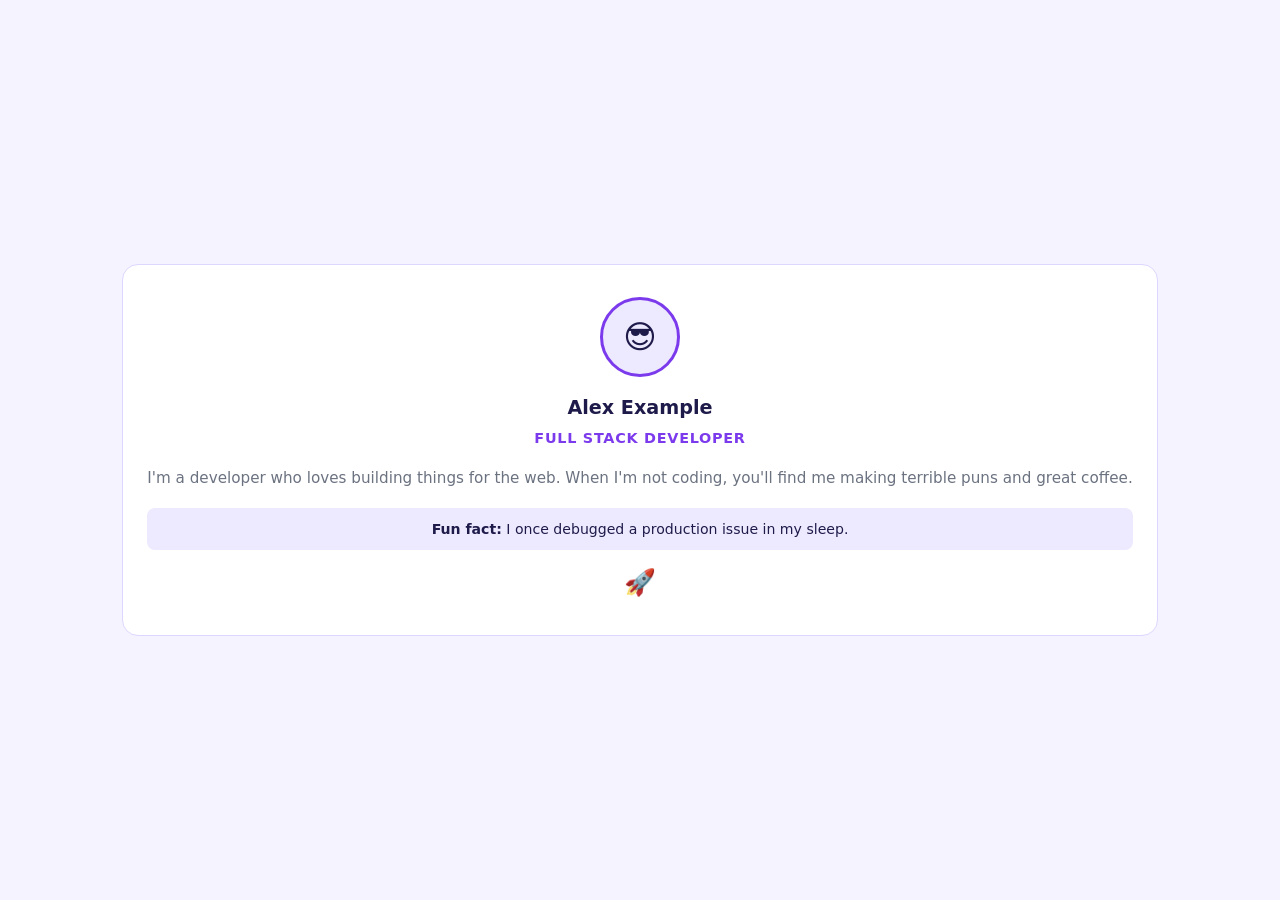
==== members/example.html @ 4db30e1e "Initial commit: team profile page template" ====
<!DOCTYPE html>
<html lang="en">
<head>
  <meta charset="UTF-8" />
  <meta name="viewport" content="width=device-width, initial-scale=1.0" />
  <!--
    =====================================================
    HOW TO USE THIS TEMPLATE
    =====================================================
    1. Copy this file and rename it to members/yourname.html
       (use your actual first name, lowercase, no spaces)
       e.g.  members/sarah.html  or  members/marcus.html

    2. Fill in ALL the fields marked with  ← CHANGE THIS

    3. Save your file, then open index.html in the browser
       to see how it looks in the team grid.

    4. When you're happy with it, push your branch and
       open a Pull Request!
    =====================================================
  -->
  <title>Example Member — Team Profile</title>
  <link rel="stylesheet" href="../styles.css" />
  <style>
    /* Keep the card centred when viewed standalone */
    body {
      display: flex;
      justify-content: center;
      align-items: center;
      min-height: 100vh;
      background: #f5f3ff;
    }
  </style>
</head>
<body>

  <div class="member-card">

    <!-- Your emoji avatar — pick any emoji that represents you! -->
    <div class="member-avatar">😎</div>  <!-- ← CHANGE THIS -->

    <!-- Your full name -->
    <div class="member-name">Alex Example</div>  <!-- ← CHANGE THIS -->

    <!-- Your role, title, or how you'd describe yourself -->
    <div class="member-role">Full Stack Developer</div>  <!-- ← CHANGE THIS -->

    <!-- 2–3 sentences about yourself -->
    <div class="member-bio">
      I'm a developer who loves building things for the web. When I'm not coding,
      you'll find me making terrible puns and great coffee.  <!-- ← CHANGE THIS -->
    </div>

    <!-- One fun/surprising fact about you -->
    <div class="fun-fact">
      <span>Fun fact:</span> I once debugged a production issue in my sleep.  <!-- ← CHANGE THIS -->
    </div>

    <!-- Your single favourite emoji -->
    <div class="fav-emoji">🚀</div>  <!-- ← CHANGE THIS -->

  </div>

</body>
</html>
---- styles.css ----
/* =============================================
   Git It Together — Team Profile Styles
   ============================================= */

*, *::before, *::after {
  box-sizing: border-box;
  margin: 0;
  padding: 0;
}

:root {
  --primary: #7c3aed;
  --primary-light: #ede9fe;
  --text: #1e1b4b;
  --text-muted: #6b7280;
  --bg: #f5f3ff;
  --card-bg: #ffffff;
  --border: #ddd6fe;
  --radius: 16px;
}

body {
  font-family: 'Segoe UI', system-ui, sans-serif;
  background: var(--bg);
  color: var(--text);
  line-height: 1.6;
  min-height: 100vh;
}

/* Header */
header {
  background: linear-gradient(135deg, #4c1d95 0%, #7c3aed 100%);
  color: white;
  text-align: center;
  padding: 3.5rem 2rem 2.5rem;
}

header h1 {
  font-size: 2.4rem;
  margin-bottom: 0.5rem;
}

header p {
  opacity: 0.85;
  font-size: 1.1rem;
}

/* Main grid */
main {
  max-width: 1200px;
  margin: 0 auto;
  padding: 3rem 2rem;
}

main h2 {
  font-size: 1.5rem;
  color: var(--primary);
  margin-bottom: 2rem;
  text-align: center;
}

/* Member cards grid */
.team-grid {
  display: grid;
  grid-template-columns: repeat(auto-fill, minmax(280px, 1fr));
  gap: 1.5rem;
}

/* Individual card — used inside each member's iframe/embed */
.member-card {
  background: var(--card-bg);
  border: 1px solid var(--border);
  border-radius: var(--radius);
  padding: 2rem 1.5rem;
  text-align: center;
  transition: box-shadow 0.25s, transform 0.25s;
}

.member-card:hover {
  box-shadow: 0 12px 32px rgba(124, 58, 237, 0.12);
  transform: translateY(-3px);
}

.member-avatar {
  width: 80px;
  height: 80px;
  border-radius: 50%;
  background: var(--primary-light);
  display: flex;
  align-items: center;
  justify-content: center;
  font-size: 2rem;
  margin: 0 auto 1rem;
  border: 3px solid var(--primary);
}

.member-name {
  font-size: 1.2rem;
  font-weight: 700;
  color: var(--text);
  margin-bottom: 0.2rem;
}

.member-role {
  font-size: 0.9rem;
  color: var(--primary);
  font-weight: 600;
  margin-bottom: 1rem;
  text-transform: uppercase;
  letter-spacing: 0.05em;
}

.member-bio {
  font-size: 0.95rem;
  color: var(--text-muted);
  margin-bottom: 1rem;
  line-height: 1.7;
}

.fun-fact {
  background: var(--primary-light);
  border-radius: 8px;
  padding: 0.6rem 1rem;
  font-size: 0.88rem;
  color: var(--text);
  margin-bottom: 0.75rem;
}

.fun-fact span {
  font-weight: 600;
}

.fav-emoji {
  font-size: 1.6rem;
  margin-top: 0.5rem;
}

/* Footer */
footer {
  text-align: center;
  padding: 2rem;
  color: var(--text-muted);
  font-size: 0.9rem;
  border-top: 1px solid var(--border);
  margin-top: 2rem;
}

/* Responsive */
@media (max-width: 600px) {
  header h1 {
    font-size: 1.8rem;
  }

  .team-grid {
    grid-template-columns: 1fr;
  }
}
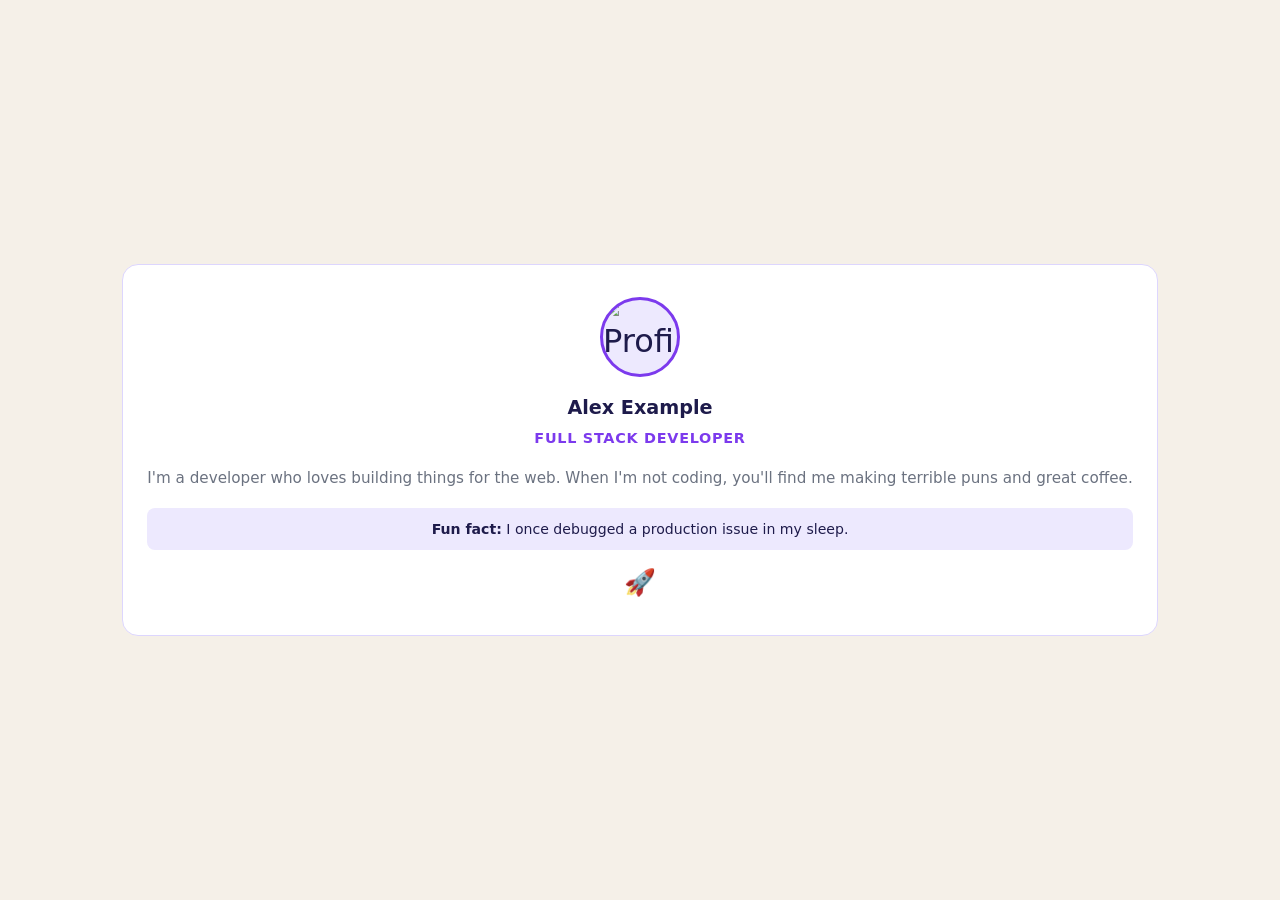
==== commit b035c206: "Add default profile picture placeholders for each member Each member card now shows a default profil" ====
--- a/members/example.html
+++ b/members/example.html
@@ -29,7 +29,7 @@
       justify-content: center;
       align-items: center;
       min-height: 100vh;
-      background: #f5f3ff;
+      background: #f5f0e8;
     }
   </style>
 </head>
@@ -37,8 +37,8 @@
 
   <div class="member-card">
 
-    <!-- Your emoji avatar — pick any emoji that represents you! -->
-    <div class="member-avatar">😎</div>  <!-- ← CHANGE THIS -->
+    <!-- Your profile picture — replace memberN.png with your own photo! -->
+    <img src="memberN.png" alt="Profile picture" class="member-avatar" />  <!-- ← CHANGE THIS -->
 
     <!-- Your full name -->
     <div class="member-name">Alex Example</div>  <!-- ← CHANGE THIS -->
